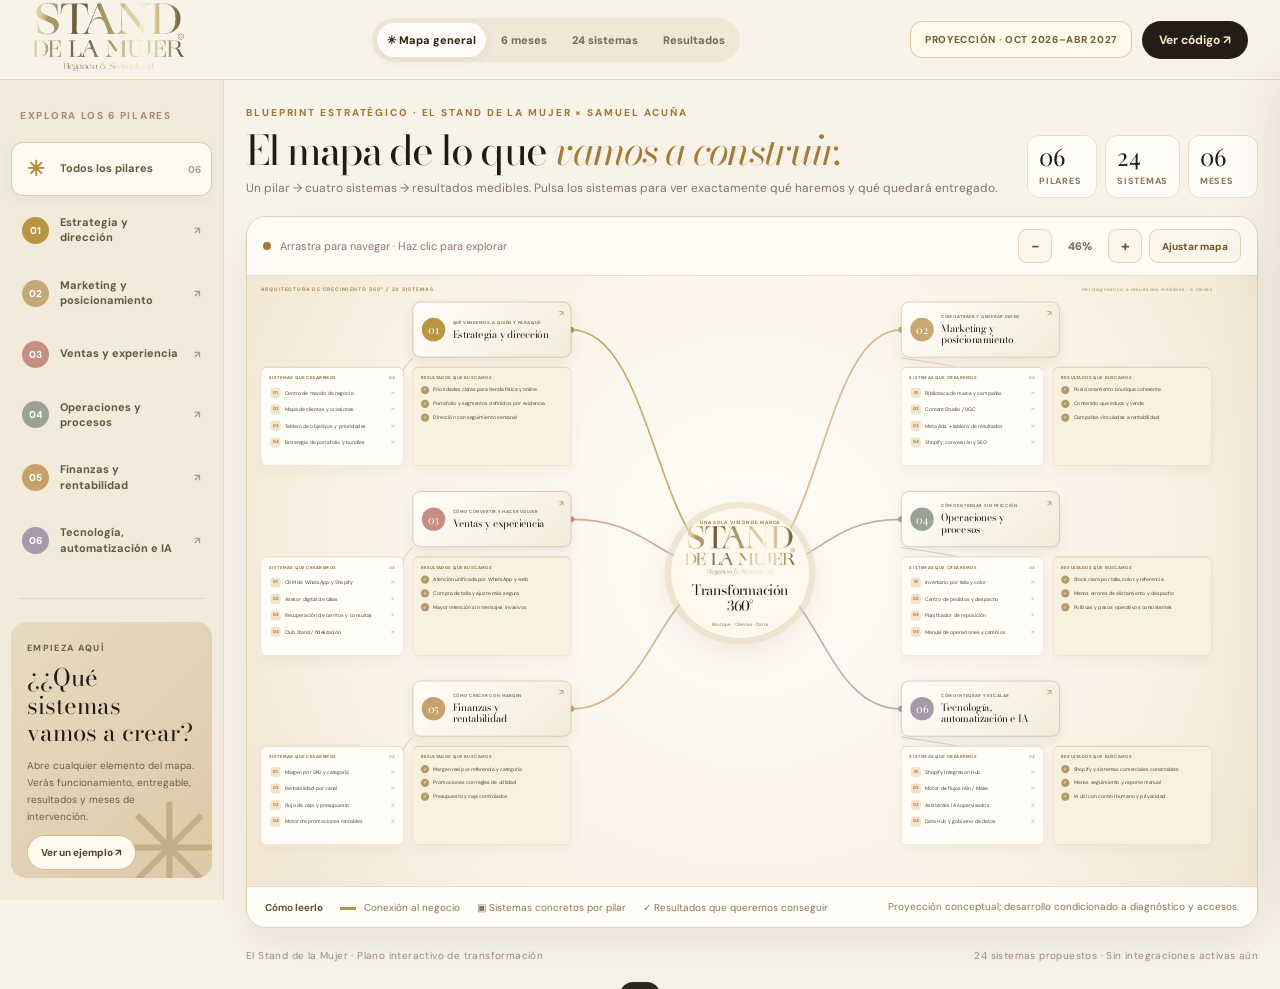
==== el-stand-de-la-mujer/index.html @ b78f656d "feat(stand): publicar mapa mental brandeado en crema, dorado y negro" ====
<!doctype html>
<html lang="es">
<head>
<meta charset="utf-8">
<meta name="viewport" content="width=device-width,initial-scale=1">
<meta name="theme-color" content="#FAF5EC">
<meta name="description" content="El Stand de la Mujer: mapa mental interactivo de los 24 sistemas empresariales propuestos, resultados y plan de transformación a seis meses.">
<title>El Stand de la Mujer · Mapa de transformación empresarial</title>
<link rel="icon" type="image/svg+xml" href="./favicon.svg">
<link rel="apple-touch-icon" href="./favicon.svg">
<link rel="preconnect" href="https://fonts.googleapis.com">
<link rel="preconnect" href="https://fonts.gstatic.com" crossorigin>
<link href="https://fonts.googleapis.com/css2?family=Bodoni+Moda:ital,opsz,wght@0,6..96,400;0,6..96,500;1,6..96,400&family=DM+Sans:wght@400;500;600;700;800&family=Playfair+Display:ital,wght@0,400;0,500;0,600;1,400&display=swap" rel="stylesheet">
<style>
:root{--cream:#faf5ec;--paper:#fffdfa;--ink:#251f1c;--muted:#8a7b75;--terracotta:#a8575b;--rose:#f1ddd8;--line:#e9dfd6;--soft:#f7eee7;--green:#e6e9de;--shadow:0 14px 36px rgba(79,54,43,.075)}
*{box-sizing:border-box}html{scroll-behavior:smooth}body{background:var(--cream);color:var(--ink);margin:0;font-family:'DM Sans',Arial,sans-serif;-webkit-font-smoothing:antialiased}button,input,select{font:inherit}button{cursor:pointer;color:inherit}a{color:inherit;text-decoration:none}[hidden]{display:none!important}:focus-visible{outline:3px solid #b8797a;outline-offset:3px}.serif{font-family:'Playfair Display',Georgia,serif;font-weight:400}.eyebrow{color:var(--terracotta);font-size:10px;font-weight:800;text-transform:uppercase;letter-spacing:.19em}.small{font-size:11px;color:var(--muted)}.header{height:80px;position:sticky;top:0;z-index:40;background:rgba(250,245,236,.96);border-bottom:1px solid #ebded2;backdrop-filter:blur(16px);display:flex;align-items:center;justify-content:space-between;padding:0 clamp(17px,2.5vw,40px);gap:24px}.head-left{display:flex;gap:21px;align-items:center;min-width:0}.logo-img{width:190px;height:60px;object-fit:contain;object-position:left center;mix-blend-mode:multiply}.brand-line{border-left:1px solid #dbc8be;height:35px;padding-left:20px;display:flex;align-items:center}.brand-line span{font-size:10px;font-weight:700;letter-spacing:.12em;line-height:1.55;text-transform:uppercase;color:#87736a}.head-tabs{display:flex;gap:5px;background:#f1e8df;padding:5px;border-radius:50px;align-items:center}.head-tabs button{border:0;background:transparent;border-radius:50px;font-weight:800;font-size:11px;padding:11px 15px;white-space:nowrap;color:#806d65;transition:.2s}.head-tabs button:hover{color:#ad5d5f}.head-tabs button.active{background:var(--paper);color:#4b302e;box-shadow:0 2px 9px rgba(71,42,40,.06)}.header-right{display:flex;align-items:center;gap:10px}.header-right .pill{white-space:nowrap;padding:11px 14px;border:1px solid #e1cfc1;background:#fff9f3;font-size:10px;border-radius:12px;font-weight:800;letter-spacing:.07em}.header-right .pill span{color:var(--terracotta)}.header-right .share{font-size:12px;border:0;background:#3d302b;color:white;border-radius:100px;padding:11px 17px;font-weight:700}.screen{display:grid;grid-template-columns:250px minmax(0,1fr);min-height:calc(100vh - 80px)}.sidebar{background:#f5ece3;border-right:1px solid #e6d9cc;padding:28px 19px;position:sticky;top:80px;align-self:start;height:calc(100vh - 80px);display:flex;flex-direction:column;overflow:auto}.sidebar-intro{font-size:10px;color:#aa8b7e;letter-spacing:.17em;font-weight:800;margin:7px 9px 20px}.filter-btn{border:1px solid transparent;background:none;border-radius:12px;padding:12px 10px;display:flex;align-items:center;gap:11px;width:100%;text-align:left;font-size:11px;font-weight:700;color:#61524a;transition:.2s;margin-bottom:6px}.filter-btn:hover{background:#fff9f4}.filter-btn.active{background:#fffdfa;border-color:#e2d3c7;box-shadow:0 4px 13px rgba(69,45,32,.045)}.filter-btn>span:nth-child(2){flex:1;line-height:1.4}.filter-btn>span:last-child{font-size:10px;color:#aa9b90}.filter-star{font-size:21px;color:#b88279;min-width:27px;text-align:center}.filter-dot{width:27px;height:27px;border-radius:8px;color:#fff;display:grid;place-items:center;font-size:10px;font-weight:800;flex:none}.sidebar-divider{border-top:1px solid #e2d6ca;margin:23px 7px}.sidebar-panel{margin-top:auto;border-radius:15px;background:#e4d6c9;padding:20px 16px;position:relative;overflow:hidden}.sidebar-panel:after{content:'✳';position:absolute;right:-10px;bottom:-35px;color:#c5ad9b;font-size:125px;line-height:1}.sidebar-panel>*{position:relative;z-index:1}.sidebar-panel small{display:block;font-size:9px;text-transform:uppercase;letter-spacing:.15em;font-weight:800;color:#886d64}.sidebar-panel h3{font:400 24px/1.15 'Playfair Display',serif;margin:10px 0}.sidebar-panel p{font-size:10px;line-height:1.7;color:#806b61}.sidebar-panel button{background:#fff7ef;border:1px solid #d4baab;border-radius:100px;padding:10px 13px;font-size:10px;font-weight:800}.content{min-width:0}.view{padding:25px 30px 60px;max-width:1860px;margin:0 auto}.mapview{padding:20px 24px 25px}.view-intro{display:flex;justify-content:space-between;align-items:end;gap:25px;margin-bottom:18px}.view-intro h1{font:400 clamp(31px,3.2vw,50px)/1.09 'Playfair Display',Georgia,serif;letter-spacing:-.048em;margin:7px 0 6px}.view-intro h1 em{color:var(--terracotta)}.view-intro p{font-size:12px;color:#84736c;line-height:1.65;margin:0;max-width:780px}.stats{display:flex;gap:8px;flex-wrap:wrap;justify-content:flex-end}.stat{background:#fffdfa;border:1px solid #eee1d7;border-radius:12px;padding:9px 14px;min-width:92px}.stat b{font:400 24px 'Playfair Display',Georgia,serif;display:block;line-height:1}.stat span{font-size:9px;color:#907b70;font-weight:700;text-transform:uppercase;letter-spacing:.08em}.map-frame{background:#fdf9f4;border-radius:20px;border:1px solid #e6d7cb;overflow:hidden;box-shadow:var(--shadow)}.map-toolbar{display:flex;justify-content:space-between;align-items:center;gap:10px;padding:12px 16px;background:#fffdfa;border-bottom:1px solid #e9dcd2}.map-help{display:flex;align-items:center;gap:9px;font-size:11px;color:#8d796e}.legend-dot{width:8px;height:8px;border-radius:50%;background:var(--terracotta);display:inline-block}.map-actions{display:flex;gap:7px;align-items:center}.zoom-btn{min-width:34px;height:34px;border:1px solid #e4d4ca;border-radius:9px;background:#fbf5ef;font-size:15px;font-weight:700}.zoom-btn:hover{background:#f1e3da}.zoom-val{font-size:11px;color:#76655b;min-width:42px;text-align:center;font-weight:800}.fit-btn{padding:8px 12px;font-size:10px;font-weight:800}.map-scroll{overflow:auto;max-height:73vh;min-height:610px;background:radial-gradient(circle at 50% 48%,#faf8f1 5%,#f9f1eb 61%,#f7ece5 100%);cursor:grab;scrollbar-width:thin;scrollbar-color:#dbc7b7 transparent;touch-action:pan-x pan-y}.map-scroll.dragging{cursor:grabbing;user-select:none}.map-sizer{width:2130px;height:1295px;position:relative}.map-stage{width:2130px;height:1295px;position:absolute;inset:0;transform-origin:top left;background-image:radial-gradient(#d9c8bb 0.8px,transparent .8px);background-size:26px 26px}.lines{position:absolute;inset:0;width:100%;height:100%;pointer-events:none}.map-subheading{position:absolute;top:22px;left:30px;font-size:11px;font-weight:800;letter-spacing:.17em;text-transform:uppercase;color:#b19a8d}.map-subheading-right{position:absolute;top:23px;right:31px;color:#b59c8f;font-size:10px;letter-spacing:.12em}.hub{position:absolute;left:922px;top:505px;width:300px;height:282px;background:#faf5ec;border-radius:50%;box-shadow:0 0 0 14px rgba(248,233,225,.8),0 22px 70px rgba(129,85,73,.14);display:flex;align-items:center;justify-content:center;flex-direction:column;z-index:4;text-align:center}.hub img{width:229px;height:80px;object-fit:contain;mix-blend-mode:multiply}.hub strong{font:400 31px/1.1 'Playfair Display',Georgia,serif;letter-spacing:-.04em;margin:16px 0 7px}.hub span{font-size:10px;color:#9b7f72;text-transform:uppercase;letter-spacing:.15em;font-weight:800}.hub small{font-size:10px;color:#a49387;margin-top:8px}.branch{position:absolute;width:675px;height:345px;transition:opacity .24s,filter .24s}.branch.muted-branch{opacity:.20;filter:saturate(.6)}.branch.chosen-branch{z-index:3}.pillar-node{position:absolute;top:0;width:345px;height:121px;padding:18px 19px;display:flex;align-items:center;text-align:left;gap:16px;border:1.5px solid var(--branch);border-radius:17px;background:linear-gradient(130deg,#fffbf8,#f2e1d8);box-shadow:0 12px 28px rgba(126,87,73,.07);transition:transform .2s,box-shadow .2s}.pillar-node:hover{transform:translateY(-3px);box-shadow:0 16px 35px rgba(99,59,50,.12)}.branch.left .pillar-node{left:330px}.branch.right .pillar-node{left:0}.pillar-number{display:grid;place-items:center;flex:none;border-radius:50%;width:51px;height:51px;background:var(--branch);color:#fff;font:400 24px 'Playfair Display',Georgia,serif}.pillar-node small{display:block;color:#9b7266;font-size:9px;font-weight:800;text-transform:uppercase;letter-spacing:.1em;margin-bottom:7px}.pillar-node strong{display:block;max-width:216px;font:400 22px/1.12 'Playfair Display',serif;letter-spacing:-.025em}.pillar-arrow{position:absolute;right:16px;top:14px;font-size:16px;color:#ae7b6f}.branch-children{position:absolute;top:141px;left:0;display:grid;grid-template-columns:310px 345px;gap:20px;width:675px}.systems-box,.outcomes-box{border:1px solid #eadbd1;border-top:3px solid var(--branch);border-radius:13px;background:rgba(255,255,251,.97);padding:15px 17px;min-height:216px;box-shadow:0 12px 28px rgba(109,74,60,.05)}.outcomes-box{background:rgba(250,231,224,.92)}.mini-title{display:flex;justify-content:space-between;align-items:center;color:#947366;font-weight:800;font-size:9px;letter-spacing:.12em;white-space:nowrap;margin-bottom:9px}.mini-title span{color:var(--branch)}.system-leaf{width:100%;display:flex;align-items:center;gap:9px;border:0;border-radius:6px;background:transparent;text-align:left;padding:7px 3px;color:#59433a;font-size:11px;line-height:1.3;transition:.16s}.system-leaf:hover,.system-leaf.leaf-active{background:#f7eae4;color:#8a4e4e}.leaf-dot{width:22px;height:22px;display:grid;place-items:center;background:#f2e5dc;border-radius:7px;color:#a56c60;font-size:9px;font-weight:800;flex:none}.system-leaf>span:nth-child(2){flex:1}.leaf-arrow{color:#bd9d90}.outcome-leaf{display:flex;align-items:flex-start;gap:9px;font-size:11px;line-height:1.58;color:#57443c;margin:12px 0}.check-icon{width:18px;height:18px;background:#b78d7c;display:grid;place-items:center;border-radius:50%;font-size:11px;color:white;flex:none}.legend{display:flex;flex-wrap:wrap;gap:17px;align-items:center;padding:13px 18px;border-top:1px solid #e9dcd2;background:#fffcf8;color:#89766b;font-size:10px}.legend strong{color:#654c41}.legend i{display:inline-block;width:16px;height:3px;background:#b6877d;margin-right:5px;vertical-align:middle}.legend .legal{margin-left:auto;max-width:380px;text-align:right;line-height:1.4}
.drawer{position:fixed;right:0;top:80px;bottom:0;z-index:60;width:min(480px,100vw);background:#fffcf8;border-left:1px solid #e1d2c7;box-shadow:-25px 0 65px rgba(57,32,28,.14);transform:translateX(105%);transition:transform .26s ease;overflow:auto;padding:22px 28px 37px}.drawer.visible{transform:translateX(0)}.drawer-head{display:flex;align-items:center;justify-content:space-between;border-bottom:1px solid #e8dbd1;padding-bottom:16px;margin-bottom:22px}.drawer-head strong{font-size:11px;letter-spacing:.14em;color:#98766a}.drawer-head button{border:1px solid #e5d7cd;background:#faf1e9;border-radius:50%;width:35px;height:35px;font-size:19px;display:grid;place-items:center}.drawer-eyebrow{font-size:10px;color:#b46968;font-weight:800;letter-spacing:.16em;margin-top:5px}.drawer h2{font:400 41px/1.13 'Playfair Display',Georgia,serif;letter-spacing:-.048em;margin:15px 0 13px}.drawer-sub{font-size:13px;color:#806b61;line-height:1.8}.drawer-section-label{font-size:10px;color:#a76d61;font-weight:800;letter-spacing:.14em;text-transform:uppercase;margin-top:28px;margin-bottom:12px}.drawer-small{font-size:12px;line-height:1.85;color:#6f6059}.drawer-system-list{display:grid;gap:10px}.drawer-system-list button{border:1px solid #e9dacf;background:#fbf6f1;border-radius:12px;padding:15px;text-align:left}.drawer-system-list button strong{display:block;font-size:14px;color:#4f342e;margin-bottom:5px}.drawer-system-list button span{display:block;font-size:11px;line-height:1.7;color:#836f66}.drawer-system-list button em{display:block;font-size:10px;font-style:normal;font-weight:800;color:#ae7770;margin-top:9px}.nice-list{padding-left:16px;color:#69574e;font-size:12px;line-height:1.85}.nice-list li{margin-bottom:6px}.benefit{border-radius:12px;background:#f5e5df;color:#6d453e;padding:17px;font-size:13px;font-weight:700;line-height:1.7;display:flex;gap:13px}.benefit span{color:#ad6664;font-size:18px}.mchips{display:flex;flex-wrap:wrap;gap:7px}.mchip{background:#f2e5dc;border:1px solid #e2cec3;color:#8a594f;border-radius:30px;font-size:10px;padding:7px 13px;font-weight:800}.soft-info{border-radius:12px;padding:17px;background:#eff0e7;margin-top:28px}.soft-info strong{font-size:12px}.soft-info p{font-size:11px;color:#696e62;line-height:1.7;margin-bottom:0}.step-guide{display:flex;gap:15px;align-items:start;padding:15px 0;border-bottom:1px solid #eee5de}.step-guide span{font:400 25px 'Playfair Display',Georgia,serif;color:#bd8980}.step-guide p{margin:0;font-size:12px;line-height:1.8;color:#745f55}
.inner-heading{display:flex;justify-content:space-between;align-items:end;gap:30px;margin:24px 0 30px}.inner-heading h1{font:400 clamp(36px,4vw,59px)/1.12 'Playfair Display',serif;letter-spacing:-.055em;margin:10px 0}.inner-heading h1 em{color:#aa5d60}.inner-heading p{max-width:405px;line-height:1.8;color:#8a7970;font-size:12px}.month-tabs{display:flex;gap:10px;overflow-x:auto;padding-bottom:14px;margin-bottom:12px}.month-tabs button{flex:1;min-width:138px;border:1px solid #e4d4c7;border-radius:13px;background:#fffaf6;text-align:left;padding:17px 16px;transition:.2s}.month-tabs button.active{background:#5a3b37;border-color:#5a3b37;color:white}.month-tabs button strong{font:400 27px 'Playfair Display',Georgia,serif;display:block}.month-tabs button span{display:block;font-size:11px;line-height:1.5;margin-top:7px}.month-summary{background:#f0e0d8;border-radius:20px;padding:29px 33px;display:flex;justify-content:space-between;align-items:center;gap:25px;margin:19px 0 22px}.month-summary h2{font:400 33px/1.2 'Playfair Display',serif;margin:7px 0}.month-summary p{font-size:12px;line-height:1.8;color:#856a5c;max-width:640px;margin:0}.month-result{background:#fff9f4;border-radius:13px;padding:17px;max-width:320px;min-width:210px;font-size:12px;line-height:1.7}.month-result small{display:block;letter-spacing:.1em;text-transform:uppercase;font-weight:800;font-size:9px;color:#a46f63;margin-bottom:5px}.month-grid{display:grid;grid-template-columns:repeat(3,minmax(0,1fr));gap:14px}.month-row{background:#fffdfa;border:1px solid #ecded2;border-radius:17px;padding:24px;display:flex;flex-direction:column}.month-row-head{display:flex;gap:12px;align-items:center}.month-row-number{height:38px;width:38px;border-radius:11px;background:#f1e0d8;color:#94675b;display:grid;place-items:center;font:400 21px 'Playfair Display',serif}.month-row-head small{font-size:9px;color:#aa7869;font-weight:800;letter-spacing:.1em}.month-row h3{font:400 20px/1.2 'Playfair Display',serif;margin:3px 0}.month-row ul{padding-left:19px;font-size:12px;line-height:1.85;color:#715d53;flex:1}.month-row li{margin-bottom:6px}.month-row-bottom{padding-top:13px;border-top:1px solid #eee2da;display:flex;gap:6px;flex-wrap:wrap}.month-row-bottom button{font-size:9px;background:#f6ece6;border:1px solid #eadcd2;border-radius:20px;padding:8px 10px;color:#855d51;font-weight:700}
.searchbar{display:flex;gap:10px;align-items:center;margin:10px 0 24px}.searchbar input,.searchbar select{padding:14px 15px;border:1px solid #e3d2c8;border-radius:12px;background:#fffdfa;color:#614c44}.searchbar input{flex:1;min-width:0}.searchbar select{min-width:190px}.searchbar strong{font-size:11px;color:#937d71;white-space:nowrap}.catalog-grid,.outcomes-grid{display:grid;grid-template-columns:repeat(3,minmax(0,1fr));gap:15px}.catalog-card{border:1px solid #e9dacf;background:#fffdfa;border-radius:18px;padding:25px;text-align:left;display:flex;flex-direction:column;min-height:330px;transition:.2s}.catalog-card:hover{transform:translateY(-3px);border-color:#d0ac9c;box-shadow:var(--shadow)}.catalog-number{font-size:10px;font-weight:800;color:#b17668;letter-spacing:.1em}.catalog-card h3{font:400 25px/1.13 'Playfair Display',serif;letter-spacing:-.035em;margin:15px 0 9px}.catalog-card p{font-size:12px;line-height:1.8;color:#837067;margin:0 0 14px}.catalog-result{margin-top:auto;padding:13px;background:#f6eae4;border-radius:12px}.catalog-result span{font-size:9px;font-weight:800;color:#ab7167;letter-spacing:.07em;display:block;margin-bottom:8px}.catalog-result strong{display:block;font-size:12px;color:#6b4840;line-height:1.55}.catalog-foot{font-size:10px;color:#958179;display:flex;justify-content:space-between;align-items:center;padding-top:17px}.catalog-foot span{font-size:20px;color:#a36e63}
.outcomes-card{border:1px solid #e9d9ce;background:#fffbf6;border-radius:19px;padding:31px;min-height:335px}.outcomes-card:nth-child(2),.outcomes-card:nth-child(5){background:#f6e7e0}.outcomes-card:nth-child(4){background:#eff0e7}.outcomes-number{font:400 53px 'Playfair Display',serif;color:#ba8f7f}.outcomes-card h3{font:400 29px/1.18 'Playfair Display',serif;letter-spacing:-.04em;margin:10px 0 22px}.outcomes-card small{font-size:9px;letter-spacing:.13em;color:#a46e62;font-weight:800}.outcome-point{display:flex;gap:10px;align-items:start;font-size:12px;line-height:1.7;color:#665348}.outcome-point b{background:#b58677;color:#fff;border-radius:50%;height:18px;width:18px;flex:none;display:grid;place-items:center;font-size:10px}.outcomes-kpis{border-top:1px solid #e3d6cb;padding-top:18px;margin-top:22px}.outcomes-kpis span{font-size:11px;color:#827063;display:block;line-height:1.7;margin-top:6px}.view-foot{margin-top:32px;padding:24px;background:#f0e7de;border-radius:14px;display:flex;justify-content:space-between;align-items:center;gap:20px}.view-foot p{font-size:12px;line-height:1.8;color:#745f52;max-width:760px;margin:0}.action{border:0;background:#4b3631;color:white;border-radius:100px;padding:13px 18px;font-size:11px;font-weight:800;white-space:nowrap}.action:hover{background:#745047}.action.ghost{background:#fffbf6;color:#74574b;border:1px solid #dbc6b7}.view-buttons{display:flex;flex-wrap:wrap;gap:8px}.footer{font-size:10px;letter-spacing:.04em;color:#9d887e;margin-top:20px;display:flex;justify-content:space-between;gap:10px;line-height:1.6}.toast{position:fixed;bottom:22px;left:50%;transform:translate(-50%,130px);background:#47332e;color:white;padding:13px 20px;border-radius:90px;font-size:12px;box-shadow:0 14px 30px #0002;transition:.2s;z-index:100}.toast.show{transform:translate(-50%,0)}
@media(max-width:1400px){.brand-line{display:none}.head-tabs button{padding:10px}.view{padding-left:22px;padding-right:22px}.stats .stat{min-width:70px}.stat{padding:8px 11px}.sidebar{padding:22px 11px}.screen{grid-template-columns:224px minmax(0,1fr)}.catalog-grid,.outcomes-grid,.month-grid{grid-template-columns:repeat(2,minmax(0,1fr))}}
@media(max-width:950px){.header{height:auto;min-height:75px;flex-wrap:wrap;padding:8px 17px}.logo-img{height:47px;width:162px}.head-tabs{order:3;width:100%;justify-content:space-around}.head-tabs button{flex:1}.header-right .pill{display:none}.screen{display:block}.sidebar{position:relative;top:0;height:auto;padding:8px 12px;background:#f7ede4}.sidebar-intro,.sidebar-divider,.sidebar-panel{display:none}.sidebar .filters{display:flex;gap:7px;overflow-x:auto;padding:5px 0}.filter-btn{min-width:165px;width:auto;flex:none;white-space:nowrap;margin-bottom:0;padding:9px}.view-intro{display:block}.view-intro p{margin-bottom:13px}.stats{justify-content:flex-start}.map-scroll{max-height:calc(100vh - 260px);min-height:510px}.drawer{top:0;z-index:90}.month-grid{grid-template-columns:repeat(2,minmax(0,1fr))}}
@media(max-width:600px){.header-right .share{display:none}.header{gap:5px}.head-tabs{overflow:auto}.head-tabs button{font-size:10px;padding:8px 9px}.view{padding:17px 12px 35px}.mapview{padding:15px 9px 30px}.view-intro h1{font-size:37px}.view-intro p{font-size:11px}.stat{min-width:70px}.stat b{font-size:21px}.stat span{font-size:8px}.map-toolbar{padding:10px 8px}.map-help{font-size:10px;max-width:160px}.fit-btn{display:none}.zoom-btn{min-width:29px;height:29px}.map-scroll{height:67vh;min-height:470px;max-height:67vh}.legend{font-size:9px;gap:7px;padding:11px}.legend .legal{display:none}.drawer{padding:18px}.drawer h2{font-size:36px}.inner-heading{display:block}.inner-heading h1{font-size:40px}.month-summary{display:block;padding:23px}.month-summary h2{font-size:26px}.month-result{margin-top:18px;max-width:none}.month-grid,.catalog-grid,.outcomes-grid{grid-template-columns:1fr}.searchbar{flex-wrap:wrap}.searchbar input,.searchbar select{width:100%;flex:auto}.view-foot{display:block;padding:20px}.view-buttons{margin-top:15px}.footer{display:block}}
@media print{.header,.sidebar,.map-toolbar,.drawer,.toast,.view-foot,.footer{display:none!important}.screen{display:block}.view{display:none!important}#view-systems{display:block!important}.catalog-grid{grid-template-columns:repeat(2,1fr)}.catalog-card{min-height:0;break-inside:avoid}.view{padding:0}.catalog-card{padding:15px}}

/* BRAND SYSTEM — STAND DE LA MUJER | crema + tinta + oro metalizado */
:root{--cream:#F8F3E9;--paper:#FFFCF6;--ink:#201B17;--muted:#7C7064;--terracotta:#A17B3A;--rose:#F1E7D7;--line:#E4D9C6;--soft:#F7EEE0;--green:#E8EDE5;--shadow:0 16px 36px rgba(56,37,10,.075)}
body{background:var(--cream);color:var(--ink)}
.eyebrow{color:#9D7839}
.header{background:rgba(248,243,233,.97);border-bottom-color:#E3D6BF}
.logo-img{width:171px;height:68px;mix-blend-mode:normal;object-fit:contain}
.brand-line{border-left-color:#D9C9AC}.brand-line span{color:#806D57}
.head-tabs{background:#F0E7D6}
.head-tabs button{color:#776B59}
.head-tabs button:hover{color:#9A7127}
.head-tabs button.active{color:#2F2516;background:#fffefa;box-shadow:0 2px 12px #553B1312}
.header-right .pill{border-color:#DBC8A6;background:#FFF9E9;color:#6F603F}
.header-right .pill span{color:#AD8136}
.header-right .share{background:#241D17;color:#F9EBCB}
.header-right .share:hover{background:#68542F}
.sidebar{background:#F2EADB;border-color:#E5D8C1}
.filter-btn{color:#655843}
.filter-btn.active{background:#FFFAF0;border-color:#DCCCAB}
.filter-btn:hover{background:#FFF8EB}
.filter-star{color:#B58D43}
.filter-dot{border-radius:50%}
.sidebar-panel{background:linear-gradient(135deg,#E8DAC1,#DCC9A7)}
.sidebar-panel:after{color:#C3AF87}
.sidebar-panel small,.sidebar-panel p{color:#6C604C}
.sidebar-panel button{background:#fffaf0;border-color:#D1BB91;color:#594521}
.serif,.view-intro h1,.inner-heading h1,.hub strong,.drawer h2,.catalog-card h3,.month-summary h2,.outcomes-card h3,.outcomes-number,.pillar-node strong,.sidebar-panel h3{font-family:'Bodoni Moda','Playfair Display',Georgia,serif}
.view-intro h1 em,.inner-heading h1 em{color:#A47C38}
.stat{background:#FFFDF8;border-color:#EBDFC8}
.stat span{color:#857359}
.map-frame{border-color:#E0D1B3}
.map-toolbar{background:#FFFCF5;border-bottom-color:#E9DDC8}
.map-scroll{background:radial-gradient(circle at 50% 45%,#FFFCF8 3%,#F9F2E5 65%,#F2E6D1 100%);scrollbar-color:#D4C19A transparent}
.map-stage{background-image:radial-gradient(#D9C9AB 0.8px,transparent .8px)}
.map-subheading,.map-subheading-right{color:#A48D63}
.hub{background:#FEF9EC;box-shadow:0 0 0 14px rgba(231,217,188,.53),0 20px 80px #99764229}
.hub img{width:242px;height:108px;mix-blend-mode:normal}
.hub span{color:#9A7B47}.hub small{color:#917D64}
.pillar-node{background:linear-gradient(135deg,#FFFEF9 0%,#F4EBD9 100%);box-shadow:0 12px 28px rgba(93,67,30,.085)}
.pillar-node small{color:#897354}
.pillar-arrow{color:#9A793E}
.systems-box{background:rgba(255,253,247,.98);border-color:#E8DCC6}
.outcomes-box{background:rgba(249,241,223,.98);border-color:#E5D5B7}
.mini-title{color:#8B7045}
.system-leaf{color:#51432F}
.system-leaf:hover,.system-leaf.leaf-active{background:#F4E9D3;color:#846326}
.leaf-dot{background:#F1E4CA;color:#947237}
.outcome-leaf{color:#504332}
.check-icon{background:#B29A6B}
.legend{background:#FFFDF8;border-top-color:#E8DBBF;color:#88775B}
.legend strong{color:#685333}.legend i{background:#BA9250}
.drawer{background:#FFFDF7;border-color:#E4D6BF;box-shadow:-20px 0 60px #44311125}
.drawer-head{border-color:#E9DCC4}.drawer-head strong{color:#85683C}
.drawer-head button{background:#F7EEDB;border-color:#E2D3B5}
.drawer-eyebrow,.drawer-section-label{color:#9B742E}
.drawer-sub,.drawer-small{color:#695E4D}
.drawer-system-list button{background:#FAF3E7;border-color:#E8D9BD}
.drawer-system-list button strong{color:#4B3B25}
.drawer-system-list button span{color:#7D6C51}
.drawer-system-list button em{color:#A07B3F}
.benefit{background:#F3E6CE;color:#634C27}
.benefit span{color:#B38A42}
.mchip{background:#F2E5CD;border-color:#E3D2AF;color:#826126}
.soft-info{background:#F1F0E6}
.month-tabs button,.catalog-card,.outcomes-card{border-color:#E6D8BF;background:#FFFCF7}
.month-tabs button.active{border-color:#BA9551;background:#FAF0DE}
.month-summary{background:linear-gradient(130deg,#F3E7D1,#FFF7EA)}
.month-result{background:#FFFCF5}
.month-row{background:#FFFCF6;border-color:#E5D8C0}
.month-row-number,.catalog-number{color:#A47E3D}
.month-row-bottom button{color:#896728;background:#F5ECD9;border-color:#E6D3AE}
.catalog-card:hover{border-color:#C5A15E}
.catalog-card h3{color:#342819}
.catalog-result{background:#F5EBD9}
.catalog-result span{color:#90703A}
.catalog-result strong{color:#604B27}
.catalog-foot span{color:#A67E35}
.outcomes-card:nth-child(2),.outcomes-card:nth-child(5){background:#F5ECD9}
.outcomes-card:nth-child(4){background:#F0F0E7}
.outcomes-number{color:#B5965D}
.outcomes-card small{color:#96753E}
.outcome-point b{background:#AE915D}
.view-foot{background:#F1E7D5}
.view-foot p{color:#72614A}
.action{background:#2E251B;color:#FFF6E6}
.action:hover{background:#705633}
.action.ghost{background:#FFFCF5;border-color:#D9C59F;color:#6B542C}
.zoom-btn{background:#FCF6EB;border-color:#E1D1B2;color:#75572D}
.zoom-btn:hover{background:#F2E6CE}
.toast{background:#2E261D;color:#FFEECC}
@media(max-width:950px){.logo-img{width:149px;height:59px}.sidebar{background:#F6ECDD}}

</style>
</head>
<body>
<header class="header">
  <div class="head-left">
    <a href="./" aria-label="El Stand de la Mujer, ir al inicio"><img class="logo-img" src="./logo.svg" alt="El Stand de la Mujer, Elegancia & Sensualidad"></a>
    <span class="brand-line"><span>Mapa empresarial<br>6 pilares · 6 meses</span></span>
  </div>
  <nav class="head-tabs" aria-label="Secciones">
    <button type="button" data-view="map" class="active" aria-pressed="true">✳ Mapa general</button>
    <button type="button" data-view="months" aria-pressed="false">6 meses</button>
    <button type="button" data-view="systems" aria-pressed="false">24 sistemas</button>
    <button type="button" data-view="outcomes" aria-pressed="false">Resultados</button>
  </nav>
  <div class="header-right"><span class="pill">PROYECCIÓN <span>·</span> OCT 2026–ABR 2027</span><a class="share action" href="https://github.com/creatiart99/sistemas/tree/main/el-stand-de-la-mujer" target="_blank" rel="noopener noreferrer">Ver código ↗</a></div>
</header>
<div class="screen">
 <aside class="sidebar" aria-label="Seleccionar pilar">
  <div class="sidebar-intro">EXPLORA LOS 6 PILARES</div>
  <div class="filters" id="pillarFilters"></div>
  <div class="sidebar-divider"></div>
  <div class="sidebar-panel"><small>Empieza aquí</small><h3>¿¿Qué sistemas<br>vamos a crear?</h3><p>Abre cualquier elemento del mapa. Verás funcionamiento, entregable, resultados y meses de intervención.</p><button type="button" id="openFirst">Ver un ejemplo ↗</button></div>
 </aside>
 <main class="content">
  <section class="view mapview" id="view-map" aria-label="Mapa mental de transformación">
    <div class="view-intro">
      <div><span class="eyebrow">Blueprint estratégico · El Stand de la Mujer × Samuel Acuña</span><h1>El mapa de lo que <em>vamos a construir.</em></h1><p>Un pilar → cuatro sistemas → resultados medibles. Pulsa los sistemas para ver exactamente qué haremos y qué quedará entregado.</p></div>
      <div class="stats"><div class="stat"><b>06</b><span>Pilares</span></div><div class="stat"><b>24</b><span>Sistemas</span></div><div class="stat"><b>06</b><span>Meses</span></div></div>
    </div>
    <div class="map-frame">
      <div class="map-toolbar"><span class="map-help"><span class="legend-dot"></span> Arrastra para navegar · Haz clic para explorar</span><div class="map-actions"><button class="zoom-btn" id="zoomOut" type="button" aria-label="Alejar">−</button><span class="zoom-val" id="zoomText">68%</span><button class="zoom-btn" id="zoomIn" type="button" aria-label="Acercar">+</button><button class="zoom-btn fit-btn" id="zoomFit" type="button">Ajustar mapa</button></div></div>
      <div class="map-scroll" id="mapScroll"><div class="map-sizer" id="mapSizer"><div class="map-stage" id="mapStage">
        <svg class="lines" id="mapLines" viewBox="0 0 2130 1295" preserveAspectRatio="none" aria-hidden="true"></svg>
        <div class="map-subheading">Arquitectura de crecimiento 360° / 24 sistemas</div><div class="map-subheading-right">Del diagnóstico a resultados medibles · 6 meses</div>
        <div class="hub"><span>Una sola visión de marca</span><img src="./logo.svg" alt="El Stand de la Mujer"><strong>Transformación<br>360°</strong><small>Boutique · Clientas · Datos</small></div>
      </div></div></div>
      <div class="legend"><strong>Cómo leerlo</strong><span><i></i> Conexión al negocio</span><span>▣ Sistemas concretos por pilar</span><span>✓ Resultados que queremos conseguir</span><span class="legal">Proyección conceptual; desarrollo condicionado a diagnóstico y accesos.</span></div>
    </div>
    <div class="footer"><span>El Stand de la Mujer · Plano interactivo de transformación</span><span>24 sistemas propuestos · Sin integraciones activas aún</span></div>
  </section>
  <section class="view" id="view-months" hidden>
    <div class="inner-heading"><div><span class="eyebrow">Ruta de implementación · 6 meses</span><h1>Del diagnóstico<br><em>a la ejecución.</em></h1></div><p>Selecciona un mes para identificar lo que haremos en cada una de las seis ramas y qué sistemas entrarán en construcción o prueba.</p></div>
    <div class="month-tabs" id="monthTabs" aria-label="Meses de trabajo"></div>
    <div class="month-summary"><div><span class="eyebrow">Nuestra prioridad en esta etapa</span><h2 id="monthTitle"></h2><p id="monthGoal"></p></div><div class="month-result"><small>Entregable global del mes</small><span id="monthDeliverable"></span></div></div>
    <div class="month-grid" id="monthRows"></div>
    <div class="view-foot"><p>La secuencia es una propuesta: dependencias técnicas, datos internos, disponibilidad del equipo y presupuesto pueden cambiar el cronograma.</p><div class="view-buttons"><button class="action" type="button" data-view="systems">Explorar los sistemas ↗</button></div></div>
  </section>
  <section class="view" id="view-systems" hidden>
    <div class="inner-heading"><div><span class="eyebrow">Inventario de sistemas propuestos</span><h1>Qué construimos.<br><em>Cómo funciona.</em></h1></div><p>24 proyectos concretos con dependencias, tecnología propuesta, entregables e indicadores. Haz clic en cada ficha para ver su especificación inicial.</p></div>
    <div class="searchbar"><input type="search" id="sysQuery" placeholder="Buscar tallas, Shopify, CRM, inventario, IA..." aria-label="Buscar sistemas"><select id="sysFilter" aria-label="Filtrar por pilar"><option value="all">Todos los pilares</option><option value="1">01 · Estrategia</option><option value="2">02 · Marketing</option><option value="3">03 · Ventas</option><option value="4">04 · Operaciones</option><option value="5">05 · Finanzas</option><option value="6">06 · Tecnología</option></select><strong id="sysCount"></strong></div>
    <div class="catalog-grid" id="systemGrid"></div>
    <div class="view-foot"><p><strong>Para pasar a implementación:</strong> cada sistema requiere un responsable, aprobación de alcance, validación de presupuesto y criterios de aceptación.</p><div class="view-buttons"><button class="action" id="exportCsv" type="button">↓ Descargar plan CSV</button><button class="action ghost" id="printPage" type="button">Imprimir</button></div></div>
  </section>
  <section class="view" id="view-outcomes" hidden>
    <div class="inner-heading"><div><span class="eyebrow">Cómo medimos el impacto</span><h1>Lo que queremos<br><em>lograr de verdad.</em></h1></div><p>Cada resultado se validará comparándolo con una línea de base real. No inventamos porcentajes ni declaramos mejoras antes de ejecutarlas.</p></div>
    <div class="outcomes-grid" id="outcomesGrid"></div>
    <div class="view-foot"><p><strong>Criterio de éxito:</strong> entregar sistemas que el equipo realmente use, con mejoras demostrables en procesos, experiencia del cliente, productividad o rentabilidad.</p><div class="view-buttons"><button class="action" type="button" data-view="months">Ver cómo lo conseguiremos ↗</button></div></div>
  </section>
 </main>
</div>
<aside id="inspector" class="drawer" aria-label="Detalle de la rama o sistema" aria-hidden="true"><div class="drawer-head"><strong>DETALLE DE LA ESTRATEGIA</strong><button id="closeInspector" type="button" aria-label="Cerrar panel">×</button></div><div id="inspectorBody"></div></aside>
<div class="toast" id="toast" role="status" aria-live="polite"></div>
<script src="./data.js"></script>
<script src="./app.js"></script>
</body></html>
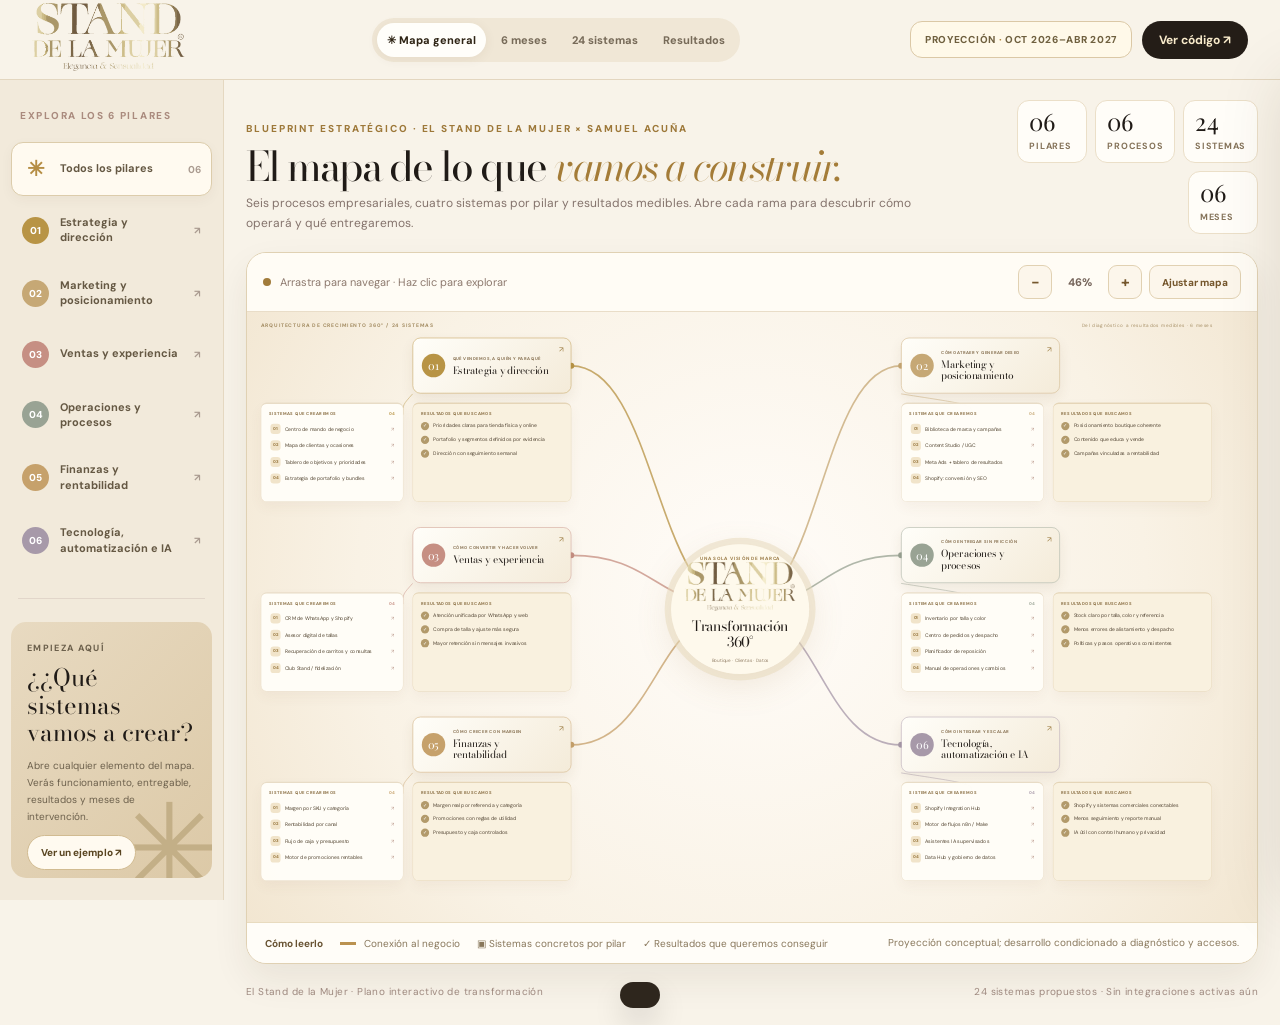
==== commit d4486055: "design(stand): hacer visibles los seis procesos operativos" ====
--- a/el-stand-de-la-mujer/index.html
+++ b/el-stand-de-la-mujer/index.html
@@ -114,6 +114,10 @@
 .toast{background:#2E261D;color:#FFEECC}
 @media(max-width:950px){.logo-img{width:149px;height:59px}.sidebar{background:#F6ECDD}}
 
+
+.step-process{display:grid;gap:8px;margin:10px 0 16px}
+.process-item{display:flex;align-items:center;gap:12px;background:#F8EFDE;border:1px solid #E7D8B9;border-radius:10px;padding:11px 13px;font-size:12px;line-height:1.45;color:#655132}
+.process-item b{flex:none;display:grid;place-items:center;width:26px;height:26px;border-radius:50%;background:#B69658;color:#FFF9EC;font-size:10px}
 </style>
 </head>
 <body>
@@ -140,8 +144,8 @@
  <main class="content">
   <section class="view mapview" id="view-map" aria-label="Mapa mental de transformación">
     <div class="view-intro">
-      <div><span class="eyebrow">Blueprint estratégico · El Stand de la Mujer × Samuel Acuña</span><h1>El mapa de lo que <em>vamos a construir.</em></h1><p>Un pilar → cuatro sistemas → resultados medibles. Pulsa los sistemas para ver exactamente qué haremos y qué quedará entregado.</p></div>
-      <div class="stats"><div class="stat"><b>06</b><span>Pilares</span></div><div class="stat"><b>24</b><span>Sistemas</span></div><div class="stat"><b>06</b><span>Meses</span></div></div>
+      <div><span class="eyebrow">Blueprint estratégico · El Stand de la Mujer × Samuel Acuña</span><h1>El mapa de lo que <em>vamos a construir.</em></h1><p>Seis procesos empresariales, cuatro sistemas por pilar y resultados medibles. Abre cada rama para descubrir cómo operará y qué entregaremos.</p></div>
+      <div class="stats"><div class="stat"><b>06</b><span>Pilares</span></div><div class="stat"><b>06</b><span>Procesos</span></div><div class="stat"><b>24</b><span>Sistemas</span></div><div class="stat"><b>06</b><span>Meses</span></div></div>
     </div>
     <div class="map-frame">
       <div class="map-toolbar"><span class="map-help"><span class="legend-dot"></span> Arrastra para navegar · Haz clic para explorar</span><div class="map-actions"><button class="zoom-btn" id="zoomOut" type="button" aria-label="Alejar">−</button><span class="zoom-val" id="zoomText">68%</span><button class="zoom-btn" id="zoomIn" type="button" aria-label="Acercar">+</button><button class="zoom-btn fit-btn" id="zoomFit" type="button">Ajustar mapa</button></div></div>
